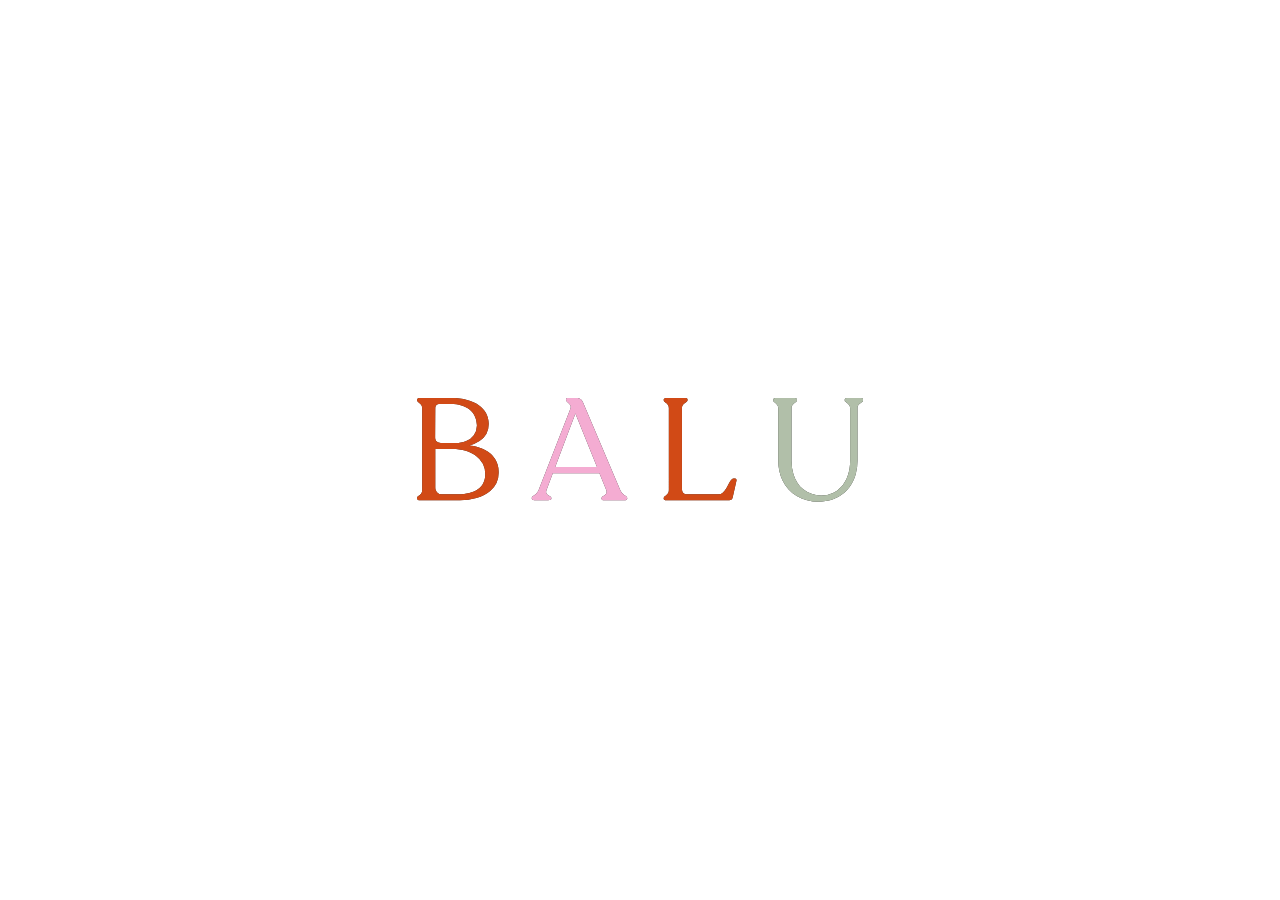
==== index3.html @ 0dc279d5 "font" ====
<!DOCTYPE html>
<html lang="en">
<head>
    <meta charset="UTF-8">
    <meta http-equiv="X-UA-Compatible" content="IE=edge">
    <meta name="viewport" content="width=device-width, initial-scale=1.0">
    <link rel="stylesheet" href="./css/main.css">
    <title>Document</title>
</head>
<body>
    <div class="text">
           

        <svg id="logo" width="446.4" height="103.688" viewBox="0 0 446.4 103.688" xmlns="http://www.w3.org/2000/svg">

            <defs>    
                <clipPath id="clip-path">
                <rect id="rect" x="0" y="0" height="330" width="850"/>
                </clipPath>                   
            </defs>

            <g id="svgGroup" stroke-linecap="round" fill-rule="evenodd" font-size="9pt" fill="#333333" style="fill:#333333;stroke:none">
            <path d="M 34.272 0.001 L 2.88 0.001 A 6.02 6.02 0 0 0 1.767 0.096 C 1.42 0.162 1.114 0.262 0.859 0.396 A 1.451 1.451 0 0 0 0 1.729 L 0 2.017 A 2.385 2.385 0 0 0 0.824 3.737 C 2.1 5.015 4.471 6.025 5.052 8.767 A 6.312 6.312 0 0 1 5.184 10.081 L 5.184 92.161 C 5.184 96.25 1.773 97.211 0.484 98.812 A 1.973 1.973 0 0 0 0 100.081 L 0 100.513 C 0 101.421 0.715 101.971 1.862 102.163 A 6.178 6.178 0 0 0 2.88 102.241 L 42.336 102.241 A 62.363 62.363 0 0 0 59.352 100.056 C 64.976 98.453 69.766 95.986 73.447 92.715 A 23.973 23.973 0 0 0 81.648 74.161 A 24.061 24.061 0 0 0 67.977 52.047 C 64.694 50.302 60.845 48.957 56.455 48.066 A 58.842 58.842 0 0 0 52.272 47.377 A 29.586 29.586 0 0 0 62.476 43.053 A 20.637 20.637 0 0 0 71.712 25.489 C 71.712 10.657 57.744 0.001 34.272 0.001 Z M 41.184 96.337 L 24.336 96.337 C 21.496 96.337 19.373 94.635 18.603 91.866 A 9.107 9.107 0 0 1 18.288 89.425 L 18.288 50.977 L 35.28 50.977 C 45.429 50.977 53.32 53.521 58.836 57.651 A 22.834 22.834 0 0 1 68.256 76.321 C 68.256 89.857 57.744 96.337 41.184 96.337 Z M 22.608 6.049 L 33.984 5.905 C 49.424 5.905 59.569 13.709 59.896 26.985 A 27.017 27.017 0 0 1 59.904 27.649 A 16.52 16.52 0 0 1 48.753 43.298 C 45.862 44.443 42.491 45.073 38.736 45.073 L 23.76 45.073 C 20.448 45.073 18.144 42.913 18.144 39.601 L 18.288 10.801 C 18.288 7.345 20.016 6.049 22.608 6.049 Z" id="0" vector-effect="non-scaling-stroke"/>
            <path d="M 203.328 92.161 L 166.176 4.753 C 164.895 1.678 163.272 0.313 160.495 0.05 A 11.51 11.51 0 0 0 159.408 0.001 L 151.056 0.001 C 150.484 0.001 150.048 0.115 149.73 0.307 A 1.421 1.421 0 0 0 149.04 1.585 L 149.04 2.017 A 1.58 1.58 0 0 0 149.238 2.751 C 150.27 4.728 154.924 6.61 153.56 10.366 A 4.902 4.902 0 0 1 153.504 10.513 L 121.536 92.161 A 10.304 10.304 0 0 1 120.881 93.599 C 118.645 97.632 114.768 97.754 114.768 100.225 L 114.768 100.513 C 114.768 101.613 115.687 102.188 117.4 102.238 A 8.568 8.568 0 0 0 117.648 102.241 L 131.328 102.241 C 132.7 102.241 133.686 101.932 134.114 101.313 A 1.373 1.373 0 0 0 134.352 100.513 L 134.352 100.225 A 1.895 1.895 0 0 0 133.704 98.874 C 132.035 97.205 127.826 96.238 129.456 92.161 L 135.792 75.169 L 182.448 75.169 L 189.36 92.161 C 191.232 97.201 184.464 97.489 184.464 100.225 L 184.464 100.513 A 1.463 1.463 0 0 0 185.345 101.899 C 185.802 102.126 186.426 102.241 187.191 102.241 A 7.932 7.932 0 0 0 187.2 102.241 L 207.504 102.241 A 5.896 5.896 0 0 0 208.499 102.165 C 209.609 101.973 210.237 101.425 210.24 100.521 A 1.985 1.985 0 0 0 210.24 100.513 L 210.24 100.225 A 2.33 2.33 0 0 0 209.374 98.454 C 207.93 97.107 205.024 96.06 203.339 92.186 A 11.95 11.95 0 0 1 203.328 92.161 Z M 138.24 68.977 L 158.4 15.553 L 180 68.977 L 138.24 68.977 Z" id="2" vector-effect="non-scaling-stroke"/>
            <path d="M 249.552 102.241 L 312.192 102.241 C 314.352 102.241 315.36 101.089 315.792 98.929 L 319.392 83.089 A 4.661 4.661 0 0 0 319.469 82.72 C 319.687 81.406 319.156 80.675 318.196 80.526 A 2.535 2.535 0 0 0 317.808 80.497 L 316.656 80.497 A 2.982 2.982 0 0 0 314.636 81.406 C 310.973 84.772 308.673 96.337 301.536 96.337 L 269.568 96.337 A 4.584 4.584 0 0 1 267.387 95.833 C 265.787 94.982 264.96 93.115 264.96 90.721 L 264.96 10.081 A 6.293 6.293 0 0 1 265.122 8.618 C 265.829 5.649 268.666 4.873 269.945 3.502 A 2.103 2.103 0 0 0 270.576 2.017 L 270.576 1.729 C 270.576 0.822 269.861 0.272 268.714 0.079 A 6.178 6.178 0 0 0 267.696 0.001 L 249.552 0.001 A 6.02 6.02 0 0 0 248.439 0.096 C 248.092 0.162 247.786 0.262 247.531 0.396 A 1.451 1.451 0 0 0 246.672 1.729 L 246.672 2.017 C 246.672 4.897 251.856 4.753 251.856 10.081 L 251.856 92.161 C 251.856 97.201 246.672 97.489 246.672 100.225 L 246.672 100.513 A 1.397 1.397 0 0 0 247.306 101.651 C 247.752 101.976 248.411 102.186 249.216 102.232 A 5.931 5.931 0 0 0 249.552 102.241 Z" id="4" vector-effect="non-scaling-stroke"/>
            <path d="M 440.496 62.641 L 440.496 10.081 C 440.496 6.051 444.272 5.059 445.785 3.498 A 1.889 1.889 0 0 0 446.4 2.161 L 446.4 1.729 A 1.446 1.446 0 0 0 445.523 0.427 C 445.254 0.285 444.931 0.179 444.569 0.108 A 6.257 6.257 0 0 0 443.376 0.001 L 430.704 0.001 A 6.152 6.152 0 0 0 429.439 0.122 C 429.075 0.199 428.754 0.313 428.488 0.464 A 1.422 1.422 0 0 0 427.68 1.729 L 427.68 2.161 C 427.68 4.753 433.152 5.041 433.152 10.081 L 433.152 62.497 C 433.152 74.074 429.692 82.89 424.316 88.777 A 26.507 26.507 0 0 1 404.496 97.489 A 28.389 28.389 0 0 1 386.234 91.357 C 381.746 87.713 378.387 82.554 376.447 76.179 A 46.999 46.999 0 0 1 374.544 62.497 L 374.544 10.081 C 374.544 5.041 380.016 4.753 380.016 2.161 L 380.016 1.729 C 380.016 0.822 379.301 0.272 378.154 0.079 A 6.178 6.178 0 0 0 377.136 0.001 L 358.992 0.001 A 6.02 6.02 0 0 0 357.879 0.096 C 357.532 0.162 357.226 0.262 356.971 0.396 A 1.451 1.451 0 0 0 356.112 1.729 L 356.112 2.161 C 356.112 4.753 361.296 5.041 361.296 10.081 L 361.296 62.497 A 45.802 45.802 0 0 0 365.415 82.152 C 371.788 95.664 385.092 103.681 402.048 103.681 C 420.448 103.681 434.365 92.998 438.908 75.591 A 51.23 51.23 0 0 0 440.496 62.641 Z" id="6" vector-effect="non-scaling-stroke"/>

            <path clip-path="url(#clip-path)" stroke="none" fill="#D14A16" d="M 34.272 0.001 L 2.88 0.001 A 6.02 6.02 0 0 0 1.767 0.096 C 1.42 0.162 1.114 0.262 0.859 0.396 A 1.451 1.451 0 0 0 0 1.729 L 0 2.017 A 2.385 2.385 0 0 0 0.824 3.737 C 2.1 5.015 4.471 6.025 5.052 8.767 A 6.312 6.312 0 0 1 5.184 10.081 L 5.184 92.161 C 5.184 96.25 1.773 97.211 0.484 98.812 A 1.973 1.973 0 0 0 0 100.081 L 0 100.513 C 0 101.421 0.715 101.971 1.862 102.163 A 6.178 6.178 0 0 0 2.88 102.241 L 42.336 102.241 A 62.363 62.363 0 0 0 59.352 100.056 C 64.976 98.453 69.766 95.986 73.447 92.715 A 23.973 23.973 0 0 0 81.648 74.161 A 24.061 24.061 0 0 0 67.977 52.047 C 64.694 50.302 60.845 48.957 56.455 48.066 A 58.842 58.842 0 0 0 52.272 47.377 A 29.586 29.586 0 0 0 62.476 43.053 A 20.637 20.637 0 0 0 71.712 25.489 C 71.712 10.657 57.744 0.001 34.272 0.001 Z M 41.184 96.337 L 24.336 96.337 C 21.496 96.337 19.373 94.635 18.603 91.866 A 9.107 9.107 0 0 1 18.288 89.425 L 18.288 50.977 L 35.28 50.977 C 45.429 50.977 53.32 53.521 58.836 57.651 A 22.834 22.834 0 0 1 68.256 76.321 C 68.256 89.857 57.744 96.337 41.184 96.337 Z M 22.608 6.049 L 33.984 5.905 C 49.424 5.905 59.569 13.709 59.896 26.985 A 27.017 27.017 0 0 1 59.904 27.649 A 16.52 16.52 0 0 1 48.753 43.298 C 45.862 44.443 42.491 45.073 38.736 45.073 L 23.76 45.073 C 20.448 45.073 18.144 42.913 18.144 39.601 L 18.288 10.801 C 18.288 7.345 20.016 6.049 22.608 6.049 Z" id="0" vector-effect="non-scaling-stroke"/>
            <path clip-path="url(#clip-path)" stroke="none" fill="#F4ACD2" d="M 203.328 92.161 L 166.176 4.753 C 164.895 1.678 163.272 0.313 160.495 0.05 A 11.51 11.51 0 0 0 159.408 0.001 L 151.056 0.001 C 150.484 0.001 150.048 0.115 149.73 0.307 A 1.421 1.421 0 0 0 149.04 1.585 L 149.04 2.017 A 1.58 1.58 0 0 0 149.238 2.751 C 150.27 4.728 154.924 6.61 153.56 10.366 A 4.902 4.902 0 0 1 153.504 10.513 L 121.536 92.161 A 10.304 10.304 0 0 1 120.881 93.599 C 118.645 97.632 114.768 97.754 114.768 100.225 L 114.768 100.513 C 114.768 101.613 115.687 102.188 117.4 102.238 A 8.568 8.568 0 0 0 117.648 102.241 L 131.328 102.241 C 132.7 102.241 133.686 101.932 134.114 101.313 A 1.373 1.373 0 0 0 134.352 100.513 L 134.352 100.225 A 1.895 1.895 0 0 0 133.704 98.874 C 132.035 97.205 127.826 96.238 129.456 92.161 L 135.792 75.169 L 182.448 75.169 L 189.36 92.161 C 191.232 97.201 184.464 97.489 184.464 100.225 L 184.464 100.513 A 1.463 1.463 0 0 0 185.345 101.899 C 185.802 102.126 186.426 102.241 187.191 102.241 A 7.932 7.932 0 0 0 187.2 102.241 L 207.504 102.241 A 5.896 5.896 0 0 0 208.499 102.165 C 209.609 101.973 210.237 101.425 210.24 100.521 A 1.985 1.985 0 0 0 210.24 100.513 L 210.24 100.225 A 2.33 2.33 0 0 0 209.374 98.454 C 207.93 97.107 205.024 96.06 203.339 92.186 A 11.95 11.95 0 0 1 203.328 92.161 Z M 138.24 68.977 L 158.4 15.553 L 180 68.977 L 138.24 68.977 Z" id="2" vector-effect="non-scaling-stroke"/>
            <path clip-path="url(#clip-path)" stroke="none" fill="#D14A16" d="M 249.552 102.241 L 312.192 102.241 C 314.352 102.241 315.36 101.089 315.792 98.929 L 319.392 83.089 A 4.661 4.661 0 0 0 319.469 82.72 C 319.687 81.406 319.156 80.675 318.196 80.526 A 2.535 2.535 0 0 0 317.808 80.497 L 316.656 80.497 A 2.982 2.982 0 0 0 314.636 81.406 C 310.973 84.772 308.673 96.337 301.536 96.337 L 269.568 96.337 A 4.584 4.584 0 0 1 267.387 95.833 C 265.787 94.982 264.96 93.115 264.96 90.721 L 264.96 10.081 A 6.293 6.293 0 0 1 265.122 8.618 C 265.829 5.649 268.666 4.873 269.945 3.502 A 2.103 2.103 0 0 0 270.576 2.017 L 270.576 1.729 C 270.576 0.822 269.861 0.272 268.714 0.079 A 6.178 6.178 0 0 0 267.696 0.001 L 249.552 0.001 A 6.02 6.02 0 0 0 248.439 0.096 C 248.092 0.162 247.786 0.262 247.531 0.396 A 1.451 1.451 0 0 0 246.672 1.729 L 246.672 2.017 C 246.672 4.897 251.856 4.753 251.856 10.081 L 251.856 92.161 C 251.856 97.201 246.672 97.489 246.672 100.225 L 246.672 100.513 A 1.397 1.397 0 0 0 247.306 101.651 C 247.752 101.976 248.411 102.186 249.216 102.232 A 5.931 5.931 0 0 0 249.552 102.241 Z" id="4" vector-effect="non-scaling-stroke"/>
            <path clip-path="url(#clip-path)" stroke="none" fill="#B1BFA9" d="M 440.496 62.641 L 440.496 10.081 C 440.496 6.051 444.272 5.059 445.785 3.498 A 1.889 1.889 0 0 0 446.4 2.161 L 446.4 1.729 A 1.446 1.446 0 0 0 445.523 0.427 C 445.254 0.285 444.931 0.179 444.569 0.108 A 6.257 6.257 0 0 0 443.376 0.001 L 430.704 0.001 A 6.152 6.152 0 0 0 429.439 0.122 C 429.075 0.199 428.754 0.313 428.488 0.464 A 1.422 1.422 0 0 0 427.68 1.729 L 427.68 2.161 C 427.68 4.753 433.152 5.041 433.152 10.081 L 433.152 62.497 C 433.152 74.074 429.692 82.89 424.316 88.777 A 26.507 26.507 0 0 1 404.496 97.489 A 28.389 28.389 0 0 1 386.234 91.357 C 381.746 87.713 378.387 82.554 376.447 76.179 A 46.999 46.999 0 0 1 374.544 62.497 L 374.544 10.081 C 374.544 5.041 380.016 4.753 380.016 2.161 L 380.016 1.729 C 380.016 0.822 379.301 0.272 378.154 0.079 A 6.178 6.178 0 0 0 377.136 0.001 L 358.992 0.001 A 6.02 6.02 0 0 0 357.879 0.096 C 357.532 0.162 357.226 0.262 356.971 0.396 A 1.451 1.451 0 0 0 356.112 1.729 L 356.112 2.161 C 356.112 4.753 361.296 5.041 361.296 10.081 L 361.296 62.497 A 45.802 45.802 0 0 0 365.415 82.152 C 371.788 95.664 385.092 103.681 402.048 103.681 C 420.448 103.681 434.365 92.998 438.908 75.591 A 51.23 51.23 0 0 0 440.496 62.641 Z" id="6" vector-effect="non-scaling-stroke"/>
        </g></svg>
 
            
                              
 
    </div>
</body>
</html>
---- css/main.css ----
*{
    margin: 0;
    padding: 0;
    box-sizing: border-box;
}
@font-face{
    font-family: "Recoleta";
    src: url(../fonts/Latinotype_Recoleta_Regular.otf);

}
.container{
    max-width: 1440px;
    margin: 0 auto;
    padding: 0 2rem;
}
.title-main{
    font-size: 1.5rem;
    text-align: center;   
    text-transform: uppercase;
    font-weight: 600;
    
}
.text-link{
    color: #212529;
    text-decoration: none;
    transition: .3s;
}
.card-wrp{
    display: grid;
    grid-template-columns: repeat(4,1fr);
    grid-gap: 2rem 1.5rem;
    padding: 5rem 0;

}
.card{
    display: flex;
    flex-direction: column;
    background: #abc480;
    align-items: center;
    padding:2rem;
    row-gap: 1.5rem;
    justify-content: center;
    border-radius: 1.5rem;
    transition: .3s;
    
}
.card:hover{
   background: #7f8c57;
}
.icon{
    width: 8rem;
    height: auto;
    transition: .3s;
}
.card:hover .icon{
    fill: #fff;
    
}
.card:hover .text-link{
    color: #fff;
    
}
img,svg{
    vertical-align: middle;
    max-height: 9rem;
}

.text{
    background: #fff;
    display: flex;
    align-items: center;
    justify-content: center;
    height: 100vh;
    flex-direction: column;
}

.logo path{
    font-family: "Recoleta"; 
    
}

#rect {
    animation: slideOver 5s linear infinite;
  }
  
  @keyframes slideOver {
  
    0% {
      transform: translatey(0%);
    }
    100% {
        transform: translatey(100%);
      }
   
   
  }
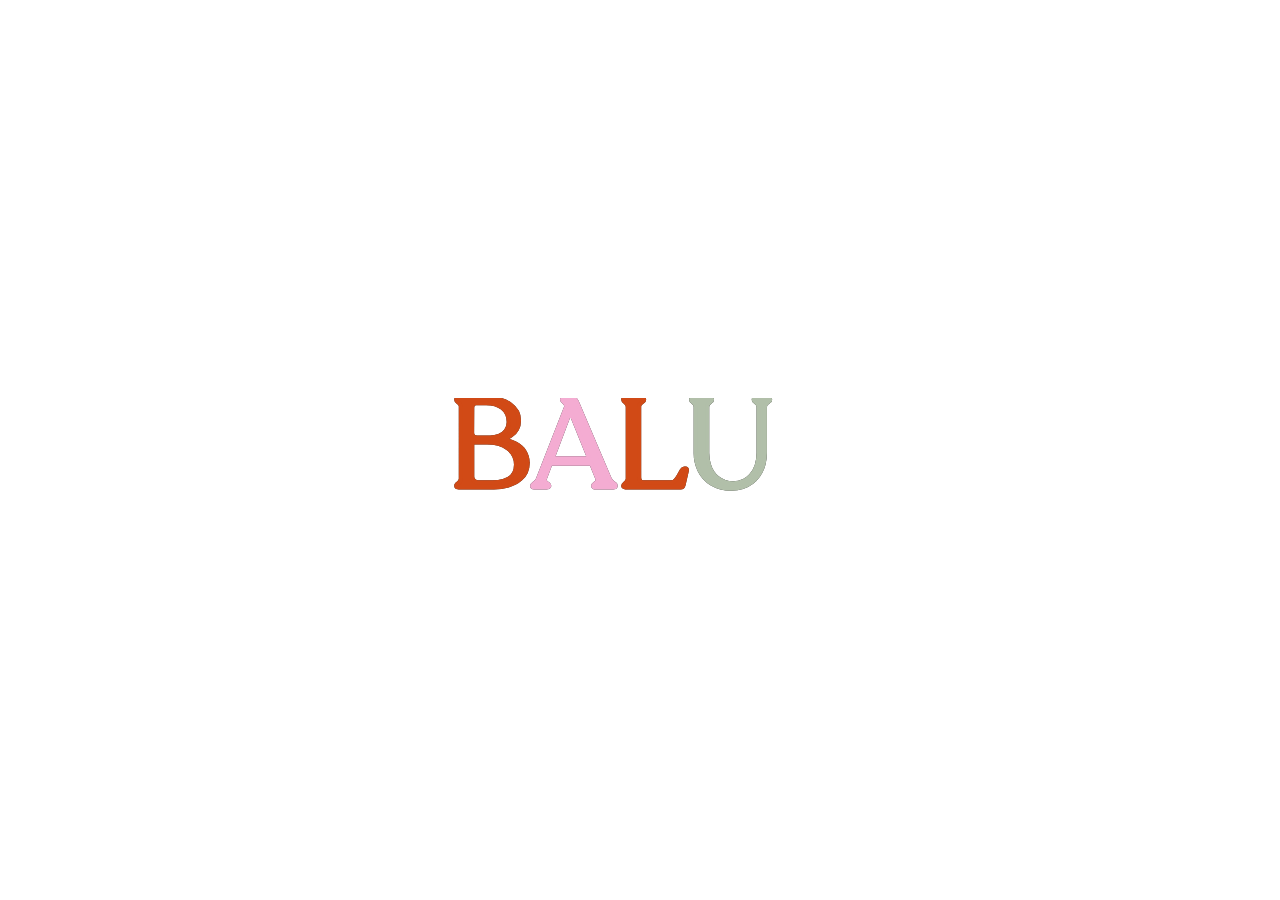
==== commit fc834ea0: "size" ====
--- a/index3.html
+++ b/index3.html
@@ -11,25 +11,27 @@
     <div class="text">
            
 
-        <svg id="logo" width="446.4" height="103.688" viewBox="0 0 446.4 103.688" xmlns="http://www.w3.org/2000/svg">
+    
 
-            <defs>    
-                <clipPath id="clip-path">
-                <rect id="rect" x="0" y="0" height="330" width="850"/>
-                </clipPath>                   
-            </defs>
+        <svg width="442" height="105" viewBox="0 0 420 120" xmlns="http://www.w3.org/2000/svg">
+            <g id="svgGroup" stroke-linecap="round" fill-rule="evenodd" font-size="9pt" style="fill:#333333">
+                <defs>    
+                    <clipPath id="clip-path">
+                    <rect id="rect" x="-10" y="0" height="340" width="950"/>
+                    </clipPath>                   
+                </defs>
 
-            <g id="svgGroup" stroke-linecap="round" fill-rule="evenodd" font-size="9pt" fill="#333333" style="fill:#333333;stroke:none">
-            <path d="M 34.272 0.001 L 2.88 0.001 A 6.02 6.02 0 0 0 1.767 0.096 C 1.42 0.162 1.114 0.262 0.859 0.396 A 1.451 1.451 0 0 0 0 1.729 L 0 2.017 A 2.385 2.385 0 0 0 0.824 3.737 C 2.1 5.015 4.471 6.025 5.052 8.767 A 6.312 6.312 0 0 1 5.184 10.081 L 5.184 92.161 C 5.184 96.25 1.773 97.211 0.484 98.812 A 1.973 1.973 0 0 0 0 100.081 L 0 100.513 C 0 101.421 0.715 101.971 1.862 102.163 A 6.178 6.178 0 0 0 2.88 102.241 L 42.336 102.241 A 62.363 62.363 0 0 0 59.352 100.056 C 64.976 98.453 69.766 95.986 73.447 92.715 A 23.973 23.973 0 0 0 81.648 74.161 A 24.061 24.061 0 0 0 67.977 52.047 C 64.694 50.302 60.845 48.957 56.455 48.066 A 58.842 58.842 0 0 0 52.272 47.377 A 29.586 29.586 0 0 0 62.476 43.053 A 20.637 20.637 0 0 0 71.712 25.489 C 71.712 10.657 57.744 0.001 34.272 0.001 Z M 41.184 96.337 L 24.336 96.337 C 21.496 96.337 19.373 94.635 18.603 91.866 A 9.107 9.107 0 0 1 18.288 89.425 L 18.288 50.977 L 35.28 50.977 C 45.429 50.977 53.32 53.521 58.836 57.651 A 22.834 22.834 0 0 1 68.256 76.321 C 68.256 89.857 57.744 96.337 41.184 96.337 Z M 22.608 6.049 L 33.984 5.905 C 49.424 5.905 59.569 13.709 59.896 26.985 A 27.017 27.017 0 0 1 59.904 27.649 A 16.52 16.52 0 0 1 48.753 43.298 C 45.862 44.443 42.491 45.073 38.736 45.073 L 23.76 45.073 C 20.448 45.073 18.144 42.913 18.144 39.601 L 18.288 10.801 C 18.288 7.345 20.016 6.049 22.608 6.049 Z" id="0" vector-effect="non-scaling-stroke"/>
-            <path d="M 203.328 92.161 L 166.176 4.753 C 164.895 1.678 163.272 0.313 160.495 0.05 A 11.51 11.51 0 0 0 159.408 0.001 L 151.056 0.001 C 150.484 0.001 150.048 0.115 149.73 0.307 A 1.421 1.421 0 0 0 149.04 1.585 L 149.04 2.017 A 1.58 1.58 0 0 0 149.238 2.751 C 150.27 4.728 154.924 6.61 153.56 10.366 A 4.902 4.902 0 0 1 153.504 10.513 L 121.536 92.161 A 10.304 10.304 0 0 1 120.881 93.599 C 118.645 97.632 114.768 97.754 114.768 100.225 L 114.768 100.513 C 114.768 101.613 115.687 102.188 117.4 102.238 A 8.568 8.568 0 0 0 117.648 102.241 L 131.328 102.241 C 132.7 102.241 133.686 101.932 134.114 101.313 A 1.373 1.373 0 0 0 134.352 100.513 L 134.352 100.225 A 1.895 1.895 0 0 0 133.704 98.874 C 132.035 97.205 127.826 96.238 129.456 92.161 L 135.792 75.169 L 182.448 75.169 L 189.36 92.161 C 191.232 97.201 184.464 97.489 184.464 100.225 L 184.464 100.513 A 1.463 1.463 0 0 0 185.345 101.899 C 185.802 102.126 186.426 102.241 187.191 102.241 A 7.932 7.932 0 0 0 187.2 102.241 L 207.504 102.241 A 5.896 5.896 0 0 0 208.499 102.165 C 209.609 101.973 210.237 101.425 210.24 100.521 A 1.985 1.985 0 0 0 210.24 100.513 L 210.24 100.225 A 2.33 2.33 0 0 0 209.374 98.454 C 207.93 97.107 205.024 96.06 203.339 92.186 A 11.95 11.95 0 0 1 203.328 92.161 Z M 138.24 68.977 L 158.4 15.553 L 180 68.977 L 138.24 68.977 Z" id="2" vector-effect="non-scaling-stroke"/>
-            <path d="M 249.552 102.241 L 312.192 102.241 C 314.352 102.241 315.36 101.089 315.792 98.929 L 319.392 83.089 A 4.661 4.661 0 0 0 319.469 82.72 C 319.687 81.406 319.156 80.675 318.196 80.526 A 2.535 2.535 0 0 0 317.808 80.497 L 316.656 80.497 A 2.982 2.982 0 0 0 314.636 81.406 C 310.973 84.772 308.673 96.337 301.536 96.337 L 269.568 96.337 A 4.584 4.584 0 0 1 267.387 95.833 C 265.787 94.982 264.96 93.115 264.96 90.721 L 264.96 10.081 A 6.293 6.293 0 0 1 265.122 8.618 C 265.829 5.649 268.666 4.873 269.945 3.502 A 2.103 2.103 0 0 0 270.576 2.017 L 270.576 1.729 C 270.576 0.822 269.861 0.272 268.714 0.079 A 6.178 6.178 0 0 0 267.696 0.001 L 249.552 0.001 A 6.02 6.02 0 0 0 248.439 0.096 C 248.092 0.162 247.786 0.262 247.531 0.396 A 1.451 1.451 0 0 0 246.672 1.729 L 246.672 2.017 C 246.672 4.897 251.856 4.753 251.856 10.081 L 251.856 92.161 C 251.856 97.201 246.672 97.489 246.672 100.225 L 246.672 100.513 A 1.397 1.397 0 0 0 247.306 101.651 C 247.752 101.976 248.411 102.186 249.216 102.232 A 5.931 5.931 0 0 0 249.552 102.241 Z" id="4" vector-effect="non-scaling-stroke"/>
-            <path d="M 440.496 62.641 L 440.496 10.081 C 440.496 6.051 444.272 5.059 445.785 3.498 A 1.889 1.889 0 0 0 446.4 2.161 L 446.4 1.729 A 1.446 1.446 0 0 0 445.523 0.427 C 445.254 0.285 444.931 0.179 444.569 0.108 A 6.257 6.257 0 0 0 443.376 0.001 L 430.704 0.001 A 6.152 6.152 0 0 0 429.439 0.122 C 429.075 0.199 428.754 0.313 428.488 0.464 A 1.422 1.422 0 0 0 427.68 1.729 L 427.68 2.161 C 427.68 4.753 433.152 5.041 433.152 10.081 L 433.152 62.497 C 433.152 74.074 429.692 82.89 424.316 88.777 A 26.507 26.507 0 0 1 404.496 97.489 A 28.389 28.389 0 0 1 386.234 91.357 C 381.746 87.713 378.387 82.554 376.447 76.179 A 46.999 46.999 0 0 1 374.544 62.497 L 374.544 10.081 C 374.544 5.041 380.016 4.753 380.016 2.161 L 380.016 1.729 C 380.016 0.822 379.301 0.272 378.154 0.079 A 6.178 6.178 0 0 0 377.136 0.001 L 358.992 0.001 A 6.02 6.02 0 0 0 357.879 0.096 C 357.532 0.162 357.226 0.262 356.971 0.396 A 1.451 1.451 0 0 0 356.112 1.729 L 356.112 2.161 C 356.112 4.753 361.296 5.041 361.296 10.081 L 361.296 62.497 A 45.802 45.802 0 0 0 365.415 82.152 C 371.788 95.664 385.092 103.681 402.048 103.681 C 420.448 103.681 434.365 92.998 438.908 75.591 A 51.23 51.23 0 0 0 440.496 62.641 Z" id="6" vector-effect="non-scaling-stroke"/>
+                <path stroke="#333333" stroke-width= "4px" d="M 34.272 0.001 L 2.88 0.001 A 6.02 6.02 0 0 0 1.767 0.096 C 1.42 0.162 1.114 0.262 0.859 0.396 A 1.451 1.451 0 0 0 0 1.729 L 0 2.017 A 2.385 2.385 0 0 0 0.824 3.737 C 2.1 5.015 4.471 6.025 5.052 8.767 A 6.312 6.312 0 0 1 5.184 10.081 L 5.184 92.161 C 5.184 96.25 1.773 97.211 0.484 98.812 A 1.973 1.973 0 0 0 0 100.081 L 0 100.513 C 0 101.421 0.715 101.971 1.862 102.163 A 6.178 6.178 0 0 0 2.88 102.241 L 42.336 102.241 A 62.363 62.363 0 0 0 59.352 100.056 C 64.976 98.453 69.766 95.986 73.447 92.715 A 23.973 23.973 0 0 0 81.648 74.161 A 24.061 24.061 0 0 0 67.977 52.047 C 64.694 50.302 60.845 48.957 56.455 48.066 A 58.842 58.842 0 0 0 52.272 47.377 A 29.586 29.586 0 0 0 62.476 43.053 A 20.637 20.637 0 0 0 71.712 25.489 C 71.712 10.657 57.744 0.001 34.272 0.001 Z M 41.184 96.337 L 24.336 96.337 C 21.496 96.337 19.373 94.635 18.603 91.866 A 9.107 9.107 0 0 1 18.288 89.425 L 18.288 50.977 L 35.28 50.977 C 45.429 50.977 53.32 53.521 58.836 57.651 A 22.834 22.834 0 0 1 68.256 76.321 C 68.256 89.857 57.744 96.337 41.184 96.337 Z M 22.608 6.049 L 33.984 5.905 C 49.424 5.905 59.569 13.709 59.896 26.985 A 27.017 27.017 0 0 1 59.904 27.649 A 16.52 16.52 0 0 1 48.753 43.298 C 45.862 44.443 42.491 45.073 38.736 45.073 L 23.76 45.073 C 20.448 45.073 18.144 42.913 18.144 39.601 L 18.288 10.801 C 18.288 7.345 20.016 6.049 22.608 6.049 Z" id="0" vector-effect="non-scaling-stroke"/>
+                <path stroke="#333333" stroke-width= "4px" d="M 175.248 92.161 L 138.096 4.753 C 136.815 1.678 135.192 0.313 132.415 0.05 A 11.51 11.51 0 0 0 131.328 0.001 L 122.976 0.001 C 122.404 0.001 121.968 0.115 121.65 0.307 A 1.421 1.421 0 0 0 120.96 1.585 L 120.96 2.017 A 1.58 1.58 0 0 0 121.158 2.751 C 122.19 4.728 126.844 6.61 125.48 10.366 A 4.902 4.902 0 0 1 125.424 10.513 L 93.456 92.161 A 10.304 10.304 0 0 1 92.801 93.599 C 90.565 97.632 86.688 97.754 86.688 100.225 L 86.688 100.513 C 86.688 101.613 87.607 102.188 89.32 102.238 A 8.568 8.568 0 0 0 89.568 102.241 L 103.248 102.241 C 104.62 102.241 105.606 101.932 106.034 101.313 A 1.373 1.373 0 0 0 106.272 100.513 L 106.272 100.225 A 1.895 1.895 0 0 0 105.624 98.874 C 103.955 97.205 99.746 96.238 101.376 92.161 L 107.712 75.169 L 154.368 75.169 L 161.28 92.161 C 163.152 97.201 156.384 97.489 156.384 100.225 L 156.384 100.513 A 1.463 1.463 0 0 0 157.265 101.899 C 157.722 102.126 158.346 102.241 159.111 102.241 A 7.932 7.932 0 0 0 159.12 102.241 L 179.424 102.241 A 5.896 5.896 0 0 0 180.419 102.165 C 181.529 101.973 182.157 101.425 182.16 100.521 A 1.985 1.985 0 0 0 182.16 100.513 L 182.16 100.225 A 2.33 2.33 0 0 0 181.294 98.454 C 179.85 97.107 176.944 96.06 175.259 92.186 A 11.95 11.95 0 0 1 175.248 92.161 Z M 110.16 68.977 L 130.32 15.553 L 151.92 68.977 L 110.16 68.977 Z" id="1" vector-effect="non-scaling-stroke"/>
+                <path stroke="#333333" stroke-width= "4px" d="M 193.68 102.241 L 256.32 102.241 C 258.48 102.241 259.488 101.089 259.92 98.929 L 263.52 83.089 A 4.661 4.661 0 0 0 263.597 82.72 C 263.815 81.406 263.284 80.675 262.324 80.526 A 2.535 2.535 0 0 0 261.936 80.497 L 260.784 80.497 A 2.982 2.982 0 0 0 258.764 81.406 C 255.101 84.772 252.801 96.337 245.664 96.337 L 213.696 96.337 A 4.584 4.584 0 0 1 211.515 95.833 C 209.915 94.982 209.088 93.115 209.088 90.721 L 209.088 10.081 A 6.293 6.293 0 0 1 209.25 8.618 C 209.957 5.649 212.794 4.873 214.073 3.502 A 2.103 2.103 0 0 0 214.704 2.017 L 214.704 1.729 C 214.704 0.822 213.989 0.272 212.842 0.079 A 6.178 6.178 0 0 0 211.824 0.001 L 193.68 0.001 A 6.02 6.02 0 0 0 192.567 0.096 C 192.22 0.162 191.914 0.262 191.659 0.396 A 1.451 1.451 0 0 0 190.8 1.729 L 190.8 2.017 C 190.8 4.897 195.984 4.753 195.984 10.081 L 195.984 92.161 C 195.984 97.201 190.8 97.489 190.8 100.225 L 190.8 100.513 A 1.397 1.397 0 0 0 191.434 101.651 C 191.88 101.976 192.539 102.186 193.344 102.232 A 5.931 5.931 0 0 0 193.68 102.241 Z" id="2" vector-effect="non-scaling-stroke"/>
+                <path stroke="#333333" stroke-width= "4px" d="M 352.8 62.641 L 352.8 10.081 C 352.8 6.051 356.576 5.059 358.089 3.498 A 1.889 1.889 0 0 0 358.704 2.161 L 358.704 1.729 A 1.446 1.446 0 0 0 357.827 0.427 C 357.558 0.285 357.235 0.179 356.873 0.108 A 6.257 6.257 0 0 0 355.68 0.001 L 343.008 0.001 A 6.152 6.152 0 0 0 341.743 0.122 C 341.379 0.199 341.058 0.313 340.792 0.464 A 1.422 1.422 0 0 0 339.984 1.729 L 339.984 2.161 C 339.984 4.753 345.456 5.041 345.456 10.081 L 345.456 62.497 C 345.456 74.074 341.996 82.89 336.62 88.777 A 26.507 26.507 0 0 1 316.8 97.489 A 28.389 28.389 0 0 1 298.538 91.357 C 294.05 87.713 290.691 82.554 288.751 76.179 A 46.999 46.999 0 0 1 286.848 62.497 L 286.848 10.081 C 286.848 5.041 292.32 4.753 292.32 2.161 L 292.32 1.729 C 292.32 0.822 291.605 0.272 290.458 0.079 A 6.178 6.178 0 0 0 289.44 0.001 L 271.296 0.001 A 6.02 6.02 0 0 0 270.183 0.096 C 269.836 0.162 269.53 0.262 269.275 0.396 A 1.451 1.451 0 0 0 268.416 1.729 L 268.416 2.161 C 268.416 4.753 273.6 5.041 273.6 10.081 L 273.6 62.497 A 45.802 45.802 0 0 0 277.719 82.152 C 284.092 95.664 297.396 103.681 314.352 103.681 C 332.752 103.681 346.669 92.998 351.212 75.591 A 51.23 51.23 0 0 0 352.8 62.641 Z" id="3" vector-effect="non-scaling-stroke"/>
 
-            <path clip-path="url(#clip-path)" stroke="none" fill="#D14A16" d="M 34.272 0.001 L 2.88 0.001 A 6.02 6.02 0 0 0 1.767 0.096 C 1.42 0.162 1.114 0.262 0.859 0.396 A 1.451 1.451 0 0 0 0 1.729 L 0 2.017 A 2.385 2.385 0 0 0 0.824 3.737 C 2.1 5.015 4.471 6.025 5.052 8.767 A 6.312 6.312 0 0 1 5.184 10.081 L 5.184 92.161 C 5.184 96.25 1.773 97.211 0.484 98.812 A 1.973 1.973 0 0 0 0 100.081 L 0 100.513 C 0 101.421 0.715 101.971 1.862 102.163 A 6.178 6.178 0 0 0 2.88 102.241 L 42.336 102.241 A 62.363 62.363 0 0 0 59.352 100.056 C 64.976 98.453 69.766 95.986 73.447 92.715 A 23.973 23.973 0 0 0 81.648 74.161 A 24.061 24.061 0 0 0 67.977 52.047 C 64.694 50.302 60.845 48.957 56.455 48.066 A 58.842 58.842 0 0 0 52.272 47.377 A 29.586 29.586 0 0 0 62.476 43.053 A 20.637 20.637 0 0 0 71.712 25.489 C 71.712 10.657 57.744 0.001 34.272 0.001 Z M 41.184 96.337 L 24.336 96.337 C 21.496 96.337 19.373 94.635 18.603 91.866 A 9.107 9.107 0 0 1 18.288 89.425 L 18.288 50.977 L 35.28 50.977 C 45.429 50.977 53.32 53.521 58.836 57.651 A 22.834 22.834 0 0 1 68.256 76.321 C 68.256 89.857 57.744 96.337 41.184 96.337 Z M 22.608 6.049 L 33.984 5.905 C 49.424 5.905 59.569 13.709 59.896 26.985 A 27.017 27.017 0 0 1 59.904 27.649 A 16.52 16.52 0 0 1 48.753 43.298 C 45.862 44.443 42.491 45.073 38.736 45.073 L 23.76 45.073 C 20.448 45.073 18.144 42.913 18.144 39.601 L 18.288 10.801 C 18.288 7.345 20.016 6.049 22.608 6.049 Z" id="0" vector-effect="non-scaling-stroke"/>
-            <path clip-path="url(#clip-path)" stroke="none" fill="#F4ACD2" d="M 203.328 92.161 L 166.176 4.753 C 164.895 1.678 163.272 0.313 160.495 0.05 A 11.51 11.51 0 0 0 159.408 0.001 L 151.056 0.001 C 150.484 0.001 150.048 0.115 149.73 0.307 A 1.421 1.421 0 0 0 149.04 1.585 L 149.04 2.017 A 1.58 1.58 0 0 0 149.238 2.751 C 150.27 4.728 154.924 6.61 153.56 10.366 A 4.902 4.902 0 0 1 153.504 10.513 L 121.536 92.161 A 10.304 10.304 0 0 1 120.881 93.599 C 118.645 97.632 114.768 97.754 114.768 100.225 L 114.768 100.513 C 114.768 101.613 115.687 102.188 117.4 102.238 A 8.568 8.568 0 0 0 117.648 102.241 L 131.328 102.241 C 132.7 102.241 133.686 101.932 134.114 101.313 A 1.373 1.373 0 0 0 134.352 100.513 L 134.352 100.225 A 1.895 1.895 0 0 0 133.704 98.874 C 132.035 97.205 127.826 96.238 129.456 92.161 L 135.792 75.169 L 182.448 75.169 L 189.36 92.161 C 191.232 97.201 184.464 97.489 184.464 100.225 L 184.464 100.513 A 1.463 1.463 0 0 0 185.345 101.899 C 185.802 102.126 186.426 102.241 187.191 102.241 A 7.932 7.932 0 0 0 187.2 102.241 L 207.504 102.241 A 5.896 5.896 0 0 0 208.499 102.165 C 209.609 101.973 210.237 101.425 210.24 100.521 A 1.985 1.985 0 0 0 210.24 100.513 L 210.24 100.225 A 2.33 2.33 0 0 0 209.374 98.454 C 207.93 97.107 205.024 96.06 203.339 92.186 A 11.95 11.95 0 0 1 203.328 92.161 Z M 138.24 68.977 L 158.4 15.553 L 180 68.977 L 138.24 68.977 Z" id="2" vector-effect="non-scaling-stroke"/>
-            <path clip-path="url(#clip-path)" stroke="none" fill="#D14A16" d="M 249.552 102.241 L 312.192 102.241 C 314.352 102.241 315.36 101.089 315.792 98.929 L 319.392 83.089 A 4.661 4.661 0 0 0 319.469 82.72 C 319.687 81.406 319.156 80.675 318.196 80.526 A 2.535 2.535 0 0 0 317.808 80.497 L 316.656 80.497 A 2.982 2.982 0 0 0 314.636 81.406 C 310.973 84.772 308.673 96.337 301.536 96.337 L 269.568 96.337 A 4.584 4.584 0 0 1 267.387 95.833 C 265.787 94.982 264.96 93.115 264.96 90.721 L 264.96 10.081 A 6.293 6.293 0 0 1 265.122 8.618 C 265.829 5.649 268.666 4.873 269.945 3.502 A 2.103 2.103 0 0 0 270.576 2.017 L 270.576 1.729 C 270.576 0.822 269.861 0.272 268.714 0.079 A 6.178 6.178 0 0 0 267.696 0.001 L 249.552 0.001 A 6.02 6.02 0 0 0 248.439 0.096 C 248.092 0.162 247.786 0.262 247.531 0.396 A 1.451 1.451 0 0 0 246.672 1.729 L 246.672 2.017 C 246.672 4.897 251.856 4.753 251.856 10.081 L 251.856 92.161 C 251.856 97.201 246.672 97.489 246.672 100.225 L 246.672 100.513 A 1.397 1.397 0 0 0 247.306 101.651 C 247.752 101.976 248.411 102.186 249.216 102.232 A 5.931 5.931 0 0 0 249.552 102.241 Z" id="4" vector-effect="non-scaling-stroke"/>
-            <path clip-path="url(#clip-path)" stroke="none" fill="#B1BFA9" d="M 440.496 62.641 L 440.496 10.081 C 440.496 6.051 444.272 5.059 445.785 3.498 A 1.889 1.889 0 0 0 446.4 2.161 L 446.4 1.729 A 1.446 1.446 0 0 0 445.523 0.427 C 445.254 0.285 444.931 0.179 444.569 0.108 A 6.257 6.257 0 0 0 443.376 0.001 L 430.704 0.001 A 6.152 6.152 0 0 0 429.439 0.122 C 429.075 0.199 428.754 0.313 428.488 0.464 A 1.422 1.422 0 0 0 427.68 1.729 L 427.68 2.161 C 427.68 4.753 433.152 5.041 433.152 10.081 L 433.152 62.497 C 433.152 74.074 429.692 82.89 424.316 88.777 A 26.507 26.507 0 0 1 404.496 97.489 A 28.389 28.389 0 0 1 386.234 91.357 C 381.746 87.713 378.387 82.554 376.447 76.179 A 46.999 46.999 0 0 1 374.544 62.497 L 374.544 10.081 C 374.544 5.041 380.016 4.753 380.016 2.161 L 380.016 1.729 C 380.016 0.822 379.301 0.272 378.154 0.079 A 6.178 6.178 0 0 0 377.136 0.001 L 358.992 0.001 A 6.02 6.02 0 0 0 357.879 0.096 C 357.532 0.162 357.226 0.262 356.971 0.396 A 1.451 1.451 0 0 0 356.112 1.729 L 356.112 2.161 C 356.112 4.753 361.296 5.041 361.296 10.081 L 361.296 62.497 A 45.802 45.802 0 0 0 365.415 82.152 C 371.788 95.664 385.092 103.681 402.048 103.681 C 420.448 103.681 434.365 92.998 438.908 75.591 A 51.23 51.23 0 0 0 440.496 62.641 Z" id="6" vector-effect="non-scaling-stroke"/>
-        </g></svg>
+                <path clip-path="url(#clip-path)" stroke="#D14A16" stroke-width= "4px" fill="#D14A16" d="M 34.272 0.001 L 2.88 0.001 A 6.02 6.02 0 0 0 1.767 0.096 C 1.42 0.162 1.114 0.262 0.859 0.396 A 1.451 1.451 0 0 0 0 1.729 L 0 2.017 A 2.385 2.385 0 0 0 0.824 3.737 C 2.1 5.015 4.471 6.025 5.052 8.767 A 6.312 6.312 0 0 1 5.184 10.081 L 5.184 92.161 C 5.184 96.25 1.773 97.211 0.484 98.812 A 1.973 1.973 0 0 0 0 100.081 L 0 100.513 C 0 101.421 0.715 101.971 1.862 102.163 A 6.178 6.178 0 0 0 2.88 102.241 L 42.336 102.241 A 62.363 62.363 0 0 0 59.352 100.056 C 64.976 98.453 69.766 95.986 73.447 92.715 A 23.973 23.973 0 0 0 81.648 74.161 A 24.061 24.061 0 0 0 67.977 52.047 C 64.694 50.302 60.845 48.957 56.455 48.066 A 58.842 58.842 0 0 0 52.272 47.377 A 29.586 29.586 0 0 0 62.476 43.053 A 20.637 20.637 0 0 0 71.712 25.489 C 71.712 10.657 57.744 0.001 34.272 0.001 Z M 41.184 96.337 L 24.336 96.337 C 21.496 96.337 19.373 94.635 18.603 91.866 A 9.107 9.107 0 0 1 18.288 89.425 L 18.288 50.977 L 35.28 50.977 C 45.429 50.977 53.32 53.521 58.836 57.651 A 22.834 22.834 0 0 1 68.256 76.321 C 68.256 89.857 57.744 96.337 41.184 96.337 Z M 22.608 6.049 L 33.984 5.905 C 49.424 5.905 59.569 13.709 59.896 26.985 A 27.017 27.017 0 0 1 59.904 27.649 A 16.52 16.52 0 0 1 48.753 43.298 C 45.862 44.443 42.491 45.073 38.736 45.073 L 23.76 45.073 C 20.448 45.073 18.144 42.913 18.144 39.601 L 18.288 10.801 C 18.288 7.345 20.016 6.049 22.608 6.049 Z" id="0" vector-effect="non-scaling-stroke"/>
+                <path clip-path="url(#clip-path)" stroke="#F4ACD2" stroke-width= "4px" fill="#F4ACD2" d="M 175.248 92.161 L 138.096 4.753 C 136.815 1.678 135.192 0.313 132.415 0.05 A 11.51 11.51 0 0 0 131.328 0.001 L 122.976 0.001 C 122.404 0.001 121.968 0.115 121.65 0.307 A 1.421 1.421 0 0 0 120.96 1.585 L 120.96 2.017 A 1.58 1.58 0 0 0 121.158 2.751 C 122.19 4.728 126.844 6.61 125.48 10.366 A 4.902 4.902 0 0 1 125.424 10.513 L 93.456 92.161 A 10.304 10.304 0 0 1 92.801 93.599 C 90.565 97.632 86.688 97.754 86.688 100.225 L 86.688 100.513 C 86.688 101.613 87.607 102.188 89.32 102.238 A 8.568 8.568 0 0 0 89.568 102.241 L 103.248 102.241 C 104.62 102.241 105.606 101.932 106.034 101.313 A 1.373 1.373 0 0 0 106.272 100.513 L 106.272 100.225 A 1.895 1.895 0 0 0 105.624 98.874 C 103.955 97.205 99.746 96.238 101.376 92.161 L 107.712 75.169 L 154.368 75.169 L 161.28 92.161 C 163.152 97.201 156.384 97.489 156.384 100.225 L 156.384 100.513 A 1.463 1.463 0 0 0 157.265 101.899 C 157.722 102.126 158.346 102.241 159.111 102.241 A 7.932 7.932 0 0 0 159.12 102.241 L 179.424 102.241 A 5.896 5.896 0 0 0 180.419 102.165 C 181.529 101.973 182.157 101.425 182.16 100.521 A 1.985 1.985 0 0 0 182.16 100.513 L 182.16 100.225 A 2.33 2.33 0 0 0 181.294 98.454 C 179.85 97.107 176.944 96.06 175.259 92.186 A 11.95 11.95 0 0 1 175.248 92.161 Z M 110.16 68.977 L 130.32 15.553 L 151.92 68.977 L 110.16 68.977 Z" id="1" vector-effect="non-scaling-stroke"/>
+                <path clip-path="url(#clip-path)" stroke="#D14A16" stroke-width= "4px" fill="#D14A16" d="M 193.68 102.241 L 256.32 102.241 C 258.48 102.241 259.488 101.089 259.92 98.929 L 263.52 83.089 A 4.661 4.661 0 0 0 263.597 82.72 C 263.815 81.406 263.284 80.675 262.324 80.526 A 2.535 2.535 0 0 0 261.936 80.497 L 260.784 80.497 A 2.982 2.982 0 0 0 258.764 81.406 C 255.101 84.772 252.801 96.337 245.664 96.337 L 213.696 96.337 A 4.584 4.584 0 0 1 211.515 95.833 C 209.915 94.982 209.088 93.115 209.088 90.721 L 209.088 10.081 A 6.293 6.293 0 0 1 209.25 8.618 C 209.957 5.649 212.794 4.873 214.073 3.502 A 2.103 2.103 0 0 0 214.704 2.017 L 214.704 1.729 C 214.704 0.822 213.989 0.272 212.842 0.079 A 6.178 6.178 0 0 0 211.824 0.001 L 193.68 0.001 A 6.02 6.02 0 0 0 192.567 0.096 C 192.22 0.162 191.914 0.262 191.659 0.396 A 1.451 1.451 0 0 0 190.8 1.729 L 190.8 2.017 C 190.8 4.897 195.984 4.753 195.984 10.081 L 195.984 92.161 C 195.984 97.201 190.8 97.489 190.8 100.225 L 190.8 100.513 A 1.397 1.397 0 0 0 191.434 101.651 C 191.88 101.976 192.539 102.186 193.344 102.232 A 5.931 5.931 0 0 0 193.68 102.241 Z" id="2" vector-effect="non-scaling-stroke"/>
+                <path clip-path="url(#clip-path)" stroke="#B1BFA9" stroke-width= "4px" fill="#B1BFA9" d="M 352.8 62.641 L 352.8 10.081 C 352.8 6.051 356.576 5.059 358.089 3.498 A 1.889 1.889 0 0 0 358.704 2.161 L 358.704 1.729 A 1.446 1.446 0 0 0 357.827 0.427 C 357.558 0.285 357.235 0.179 356.873 0.108 A 6.257 6.257 0 0 0 355.68 0.001 L 343.008 0.001 A 6.152 6.152 0 0 0 341.743 0.122 C 341.379 0.199 341.058 0.313 340.792 0.464 A 1.422 1.422 0 0 0 339.984 1.729 L 339.984 2.161 C 339.984 4.753 345.456 5.041 345.456 10.081 L 345.456 62.497 C 345.456 74.074 341.996 82.89 336.62 88.777 A 26.507 26.507 0 0 1 316.8 97.489 A 28.389 28.389 0 0 1 298.538 91.357 C 294.05 87.713 290.691 82.554 288.751 76.179 A 46.999 46.999 0 0 1 286.848 62.497 L 286.848 10.081 C 286.848 5.041 292.32 4.753 292.32 2.161 L 292.32 1.729 C 292.32 0.822 291.605 0.272 290.458 0.079 A 6.178 6.178 0 0 0 289.44 0.001 L 271.296 0.001 A 6.02 6.02 0 0 0 270.183 0.096 C 269.836 0.162 269.53 0.262 269.275 0.396 A 1.451 1.451 0 0 0 268.416 1.729 L 268.416 2.161 C 268.416 4.753 273.6 5.041 273.6 10.081 L 273.6 62.497 A 45.802 45.802 0 0 0 277.719 82.152 C 284.092 95.664 297.396 103.681 314.352 103.681 C 332.752 103.681 346.669 92.998 351.212 75.591 A 51.23 51.23 0 0 0 352.8 62.641 Z" id="3" vector-effect="non-scaling-stroke"/>
+            </g>
+        </svg>
  
             
                               
--- a/css/main.css
+++ b/css/main.css
@@ -72,6 +72,7 @@
     justify-content: center;
     height: 100vh;
     flex-direction: column;
+    width: 100%;
 }
 
 .logo path{
